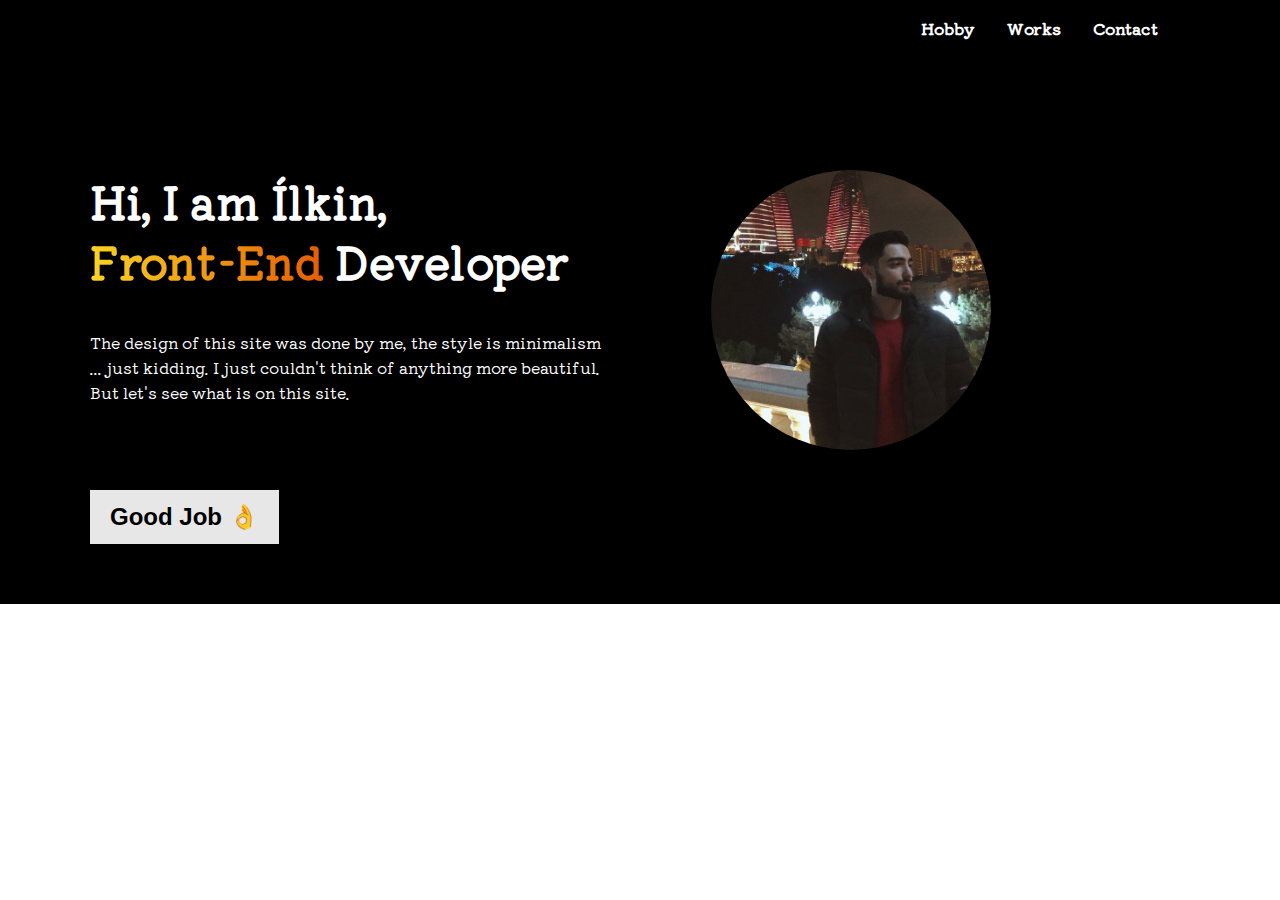
==== index.html @ 35bbeb6a "Update index.html" ====
<!DOCTYPE html>
<html lang="en">
  <head>
    <meta charset="UTF-8" />
    <meta http-equiv="X-UA-Compatible" content="IE=edge" />
    <!-- <meta name="viewport" content="width=device-width, initial-scale=1.0" /> -->
    <meta
      name="viewport"
      content="width=device-width, initial-scale=1.0, minimum-scale=1.0, maximum-scale=1.0"
    />

    <title>Document</title>
    <link rel="stylesheet" href="assets/css/style.css" />
    <link rel="preconnect" href="https://fonts.gstatic.com" />
    <link
      href="https://fonts.googleapis.com/css2?family=Kiwi+Maru:wght@300;400;500&display=swap"
      rel="stylesheet"
    />
  </head>
  <body>
    <header class="header">
      <div class="wrapper">
        <div class="container">
          <div class="heading clearfix">
            <nav class="nav clearfix">
              <ol>
                <li>
                  <a class="works_click" href="#hobby">Hobby</a>
                </li>
                <li>
                  <a href="">Works</a>
                </li>
                <li>
                  <a href="">Contact</a>
                </li>
              </ol>
            </nav>
            <div class="with-photo clearfix">
              <div class="heading-text">
                <p class="text-header">
                  Hi, I am Ílkin, <br />
                  <span class="rgb">Front-End</span> Developer
                </p>
                <p class="text-header-not-main">
                  The design of this site was done by me, the style is
                  minimalism ... just kidding. I just couldn't think of anything
                  more beautiful. But let's see what is on this site.
                </p>
              </div>
              <div class="photo">
                <img class="me-photo" src="/assets/img/me.jpg" />
              </div>
            </div>
            <!-- WITH PHOTO END -->
          </div>
          <div class="button">
            <button class="btn">Good Job <span class="like">👌</span></button>
          </div>
        </div>
      </div>
    </header>
    <!-- <section id="section-2" class="section-2">
      <div id="hobby" class="container">
        <p class="section-1-main-p">My hobby</p>
        <div class="hobby">
          <div class="photo-1">
            <img class="photo-1-img" src="assets/img/guitar.jpg" />
            <div class="main-1-text">
              <p class="p-1-main">Guitar</p>
              <p class="p-1">
                I know it's romantic , I've been playing guitar for a year
                now.It helps me to relax, and charm the girls of course.=D
              </p>
            </div>
          </div>
          <div class="photo-2">
            <div class="main-2-text">
              <p class="p-2-main">Programming</p>
              <p class="p-2">
                Of course, programming, without it, there would not be this site
                . I spent more than $ 1000 on this site ... Just kidding, I made
                it by drinking 1 bottle of beer and spending some of my time. =)
              </p>
            </div>
            <img class="photo-2-img" src="assets/img/programming.jpg" />
          </div>
          <div class="photo-3">
            <img class="photo-3-img" src="assets/img/club.jpg" />
            <div class="main-3-text">
              <p class="p-3-main">Fun</p>
              <p class="p-3">
                How can you do without fun ? I also believe that there is no
                way. Therefore, sometimes you need to rest in full.
              </p>
            </div>
          </div>
        </div>
      </div>
    </section> -->
    <script src="assets/js/index.js"></script>
  </body>
</html>
---- assets/css/style.css ----
body {
  margin: 0;
  padding: 0;
  font-family: "Kiwi Maru", Arial, serif;
}

body {
  height: 100%;
}
.wrapper {
  background: #000;
  /* min-width: 100vw; */
}

header {
  min-width: 100vw;
}

.button {
  padding-bottom: 60px;
}

header li,
header a,
header p {
  color: white !important;
}

h1,
h2,
h3,
h4,
h5,
h6,
p,
span {
  padding: 0;
  margin: 0;
}

div {
  box-sizing: border-box;
}

.container {
  max-width: 1100px;
  margin: 0 auto;
}

.nav {
  width: max-content;
  float: right;
}

.nav ol {
  list-style-type: none;
}

.nav a {
  text-decoration: none;
  color: rgba(17, 17, 17, 0.932);
  font-weight: bold;
}

.nav li {
  display: flex;
  float: left;
  margin-right: 32px;
}

.nav li a:hover {
  color: red !important;
  transition: 0.3s;
}

.text-header {
  font-size: 44px;
  line-height: 60px;
  font-weight: bold;
}

.text-header-not-main {
  margin-top: 40px;
  font-size: 16px;
  line-height: 25px;
}

.btn {
  color: black;
  padding: 13px 20px;
  background: rgb(231, 231, 231);
  border: none;
  font-size: 24px;
  margin-top: 40px;
  font-weight: bold;
  transition: 0.4s;
  background-size: 200%;
}

.btn:hover {
  background: rgb(255, 70, 70);
}

.with-photo {
  display: flex;
  padding-top: 170px;
}

.photo {
  overflow: hidden;
  flex: 0 0 280px;
  border-radius: 50%;
  height: 280px;
  position: relative;
  left: 110px;
}

.me-photo {
  max-width: 100%;
}

.hobby {
  margin-top: 100px;
}

.section-1-main-p {
  font-weight: bold;
  text-align: center;
  margin-bottom: 40px;
  font-size: 40px;
  margin-top: 80px;
}

.section-2 {
  margin-top: 100px;
}

.photo-1 {
  display: flex;
}

.p-1-main,
.p-2-main,
.p-3-main {
  font-size: 35px;
  margin-bottom: 30px;
}

.p-1 {
  color: #8a8a8a;
  font-size: 25px;
  width: 500px;
}

.main-1-text {
  margin-left: 50px;
}

.main-2-text {
  margin-right: 50px;
}

.photo-1-img {
  transition: 1s;
  width: 400px;
}

.photo-1-img,
.photo-3-img {
  margin-left: -50px;
}

.photo-2-img {
  margin-right: -50px;
}

.photo-1-img:hover,
.photo-2-img:hover,
.photo-3-img:hover {
  transform: scale(1.06);
}

.photo-2 {
  margin-top: 80px;
  display: flex;
}

.p-2,
.p-3 {
  font-size: 24px;
  color: #8a8a8a;
}

.photo-2-img {
  width: 500px;
  transition: 1s;
}

.photo-3 {
  margin-top: 100px;
  display: flex;
}

.photo-3-img {
  transition: 1s;
  width: 500px;
}

.main-3-text {
  margin-left: 80px;
}

.rgb {
  background: linear-gradient(to left, #e65c00, #f9d423);
  -webkit-background-clip: text;
  -webkit-text-fill-color: transparent;
}

@media (max-width: 1100px) {
  .heading-text,
  .button {
    padding-left: 30px;
  }
  .heading-text {
    display: flex;
    flex-direction: column;
    width: 603px;
  }
  .with-photo {
    width: fit-content;
    margin: 0 auto;
  }
  .container {
    max-width: 950px;
  }
  .photo {
    position: relative;
    left: 25%;
  }
  
}

@media (max-width: 902px) {
  .container {
    max-width: 750px;
  }

  .photo {
    overflow: hidden;
    flex: 0 0 220px;
    border-radius: 50%;
    height: 220px;
    width: 220px;
    position: unset;
  }

}

@media (max-width: 778px) {
  .with-photo {
    padding-top: 60px;
    width: fit-content;
    margin: 0 auto;
  }
  .container {
    max-width: 650px;
  }
  .heading-text {
    padding-right: 0;
  }

  .text-header {
    font-size: 33px;
    line-height: 40px;
  }
}

@media (max-width: 494px) {
  .container {
    width: 300px;
  }
  .with-photo {
    flex-direction: column-reverse;
    width: 300px;
    margin-right: 0;
  }
  .heading-text {
    text-align: center;
    padding-top: 30px;
    padding-left: 0;
  }
  .text-header {
    font-size: 37px;
  }
  .nav a {
    margin: 0 auto;
    font-size: 22px;
  }

  .photo {
    margin: 0 auto;
    position: unset;
  }
}
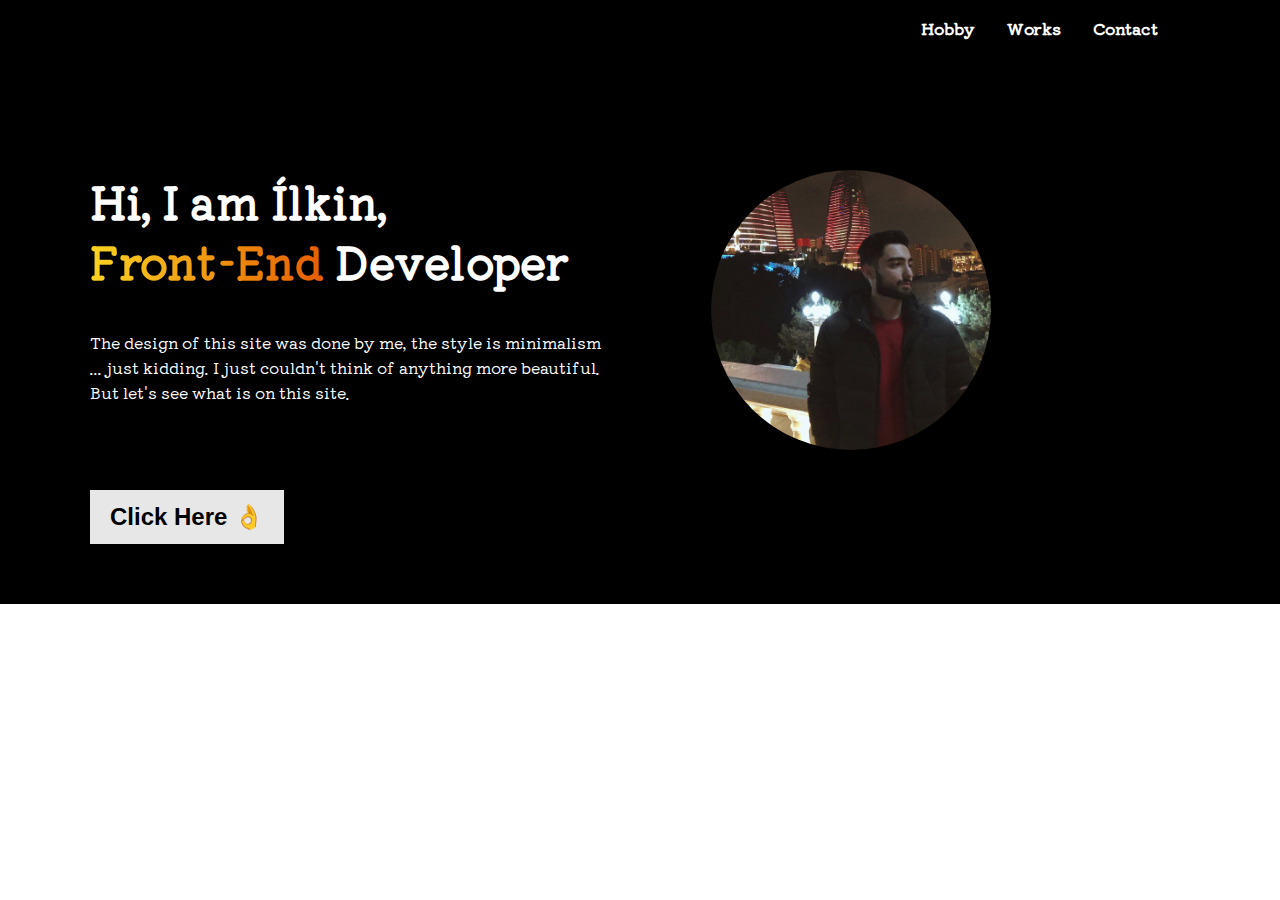
==== commit 6eb0731c: "Update index.html" ====
--- a/index.html
+++ b/index.html
@@ -54,7 +54,7 @@
             <!-- WITH PHOTO END -->
           </div>
           <div class="button">
-            <button class="btn">Good Job <span class="like">👌</span></button>
+            <button class="btn">Click Here <span class="like">👌</span></button>
           </div>
         </div>
       </div>
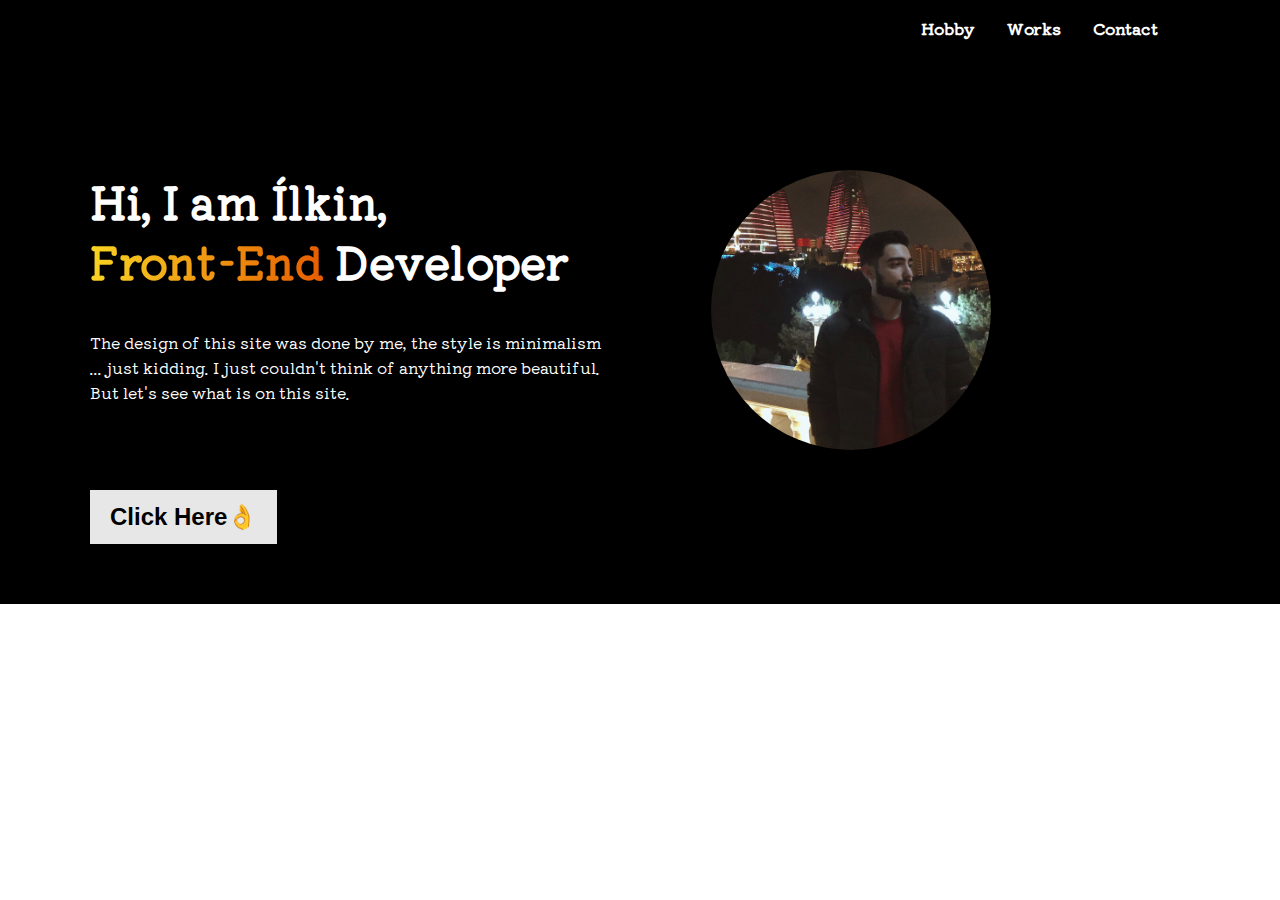
==== commit 720ac449: "Update index.html" ====
--- a/index.html
+++ b/index.html
@@ -9,11 +9,16 @@
       content="width=device-width, initial-scale=1.0, minimum-scale=1.0, maximum-scale=1.0"
     />
 
-    <title>Document</title>
+    <title>𝔖𝔗𝔘𝔛𝔫𝔢𝔱</title>
     <link rel="stylesheet" href="assets/css/style.css" />
     <link rel="preconnect" href="https://fonts.gstatic.com" />
     <link
       href="https://fonts.googleapis.com/css2?family=Kiwi+Maru:wght@300;400;500&display=swap"
+      rel="stylesheet"
+    />
+    <link rel="preconnect" href="https://fonts.gstatic.com" />
+    <link
+      href="https://fonts.googleapis.com/css2?family=Train+One&display=swap"
       rel="stylesheet"
     />
   </head>
@@ -22,6 +27,9 @@
       <div class="wrapper">
         <div class="container">
           <div class="heading clearfix">
+            <!-- <div class="logo">
+              <span>LOGO</span>
+            </div> -->
             <nav class="nav clearfix">
               <ol>
                 <li>
@@ -54,7 +62,7 @@
             <!-- WITH PHOTO END -->
           </div>
           <div class="button">
-            <button class="btn">Click Here <span class="like">👌</span></button>
+            <button class="btn">Click Here<span class="like">👌</span></button>
           </div>
         </div>
       </div>
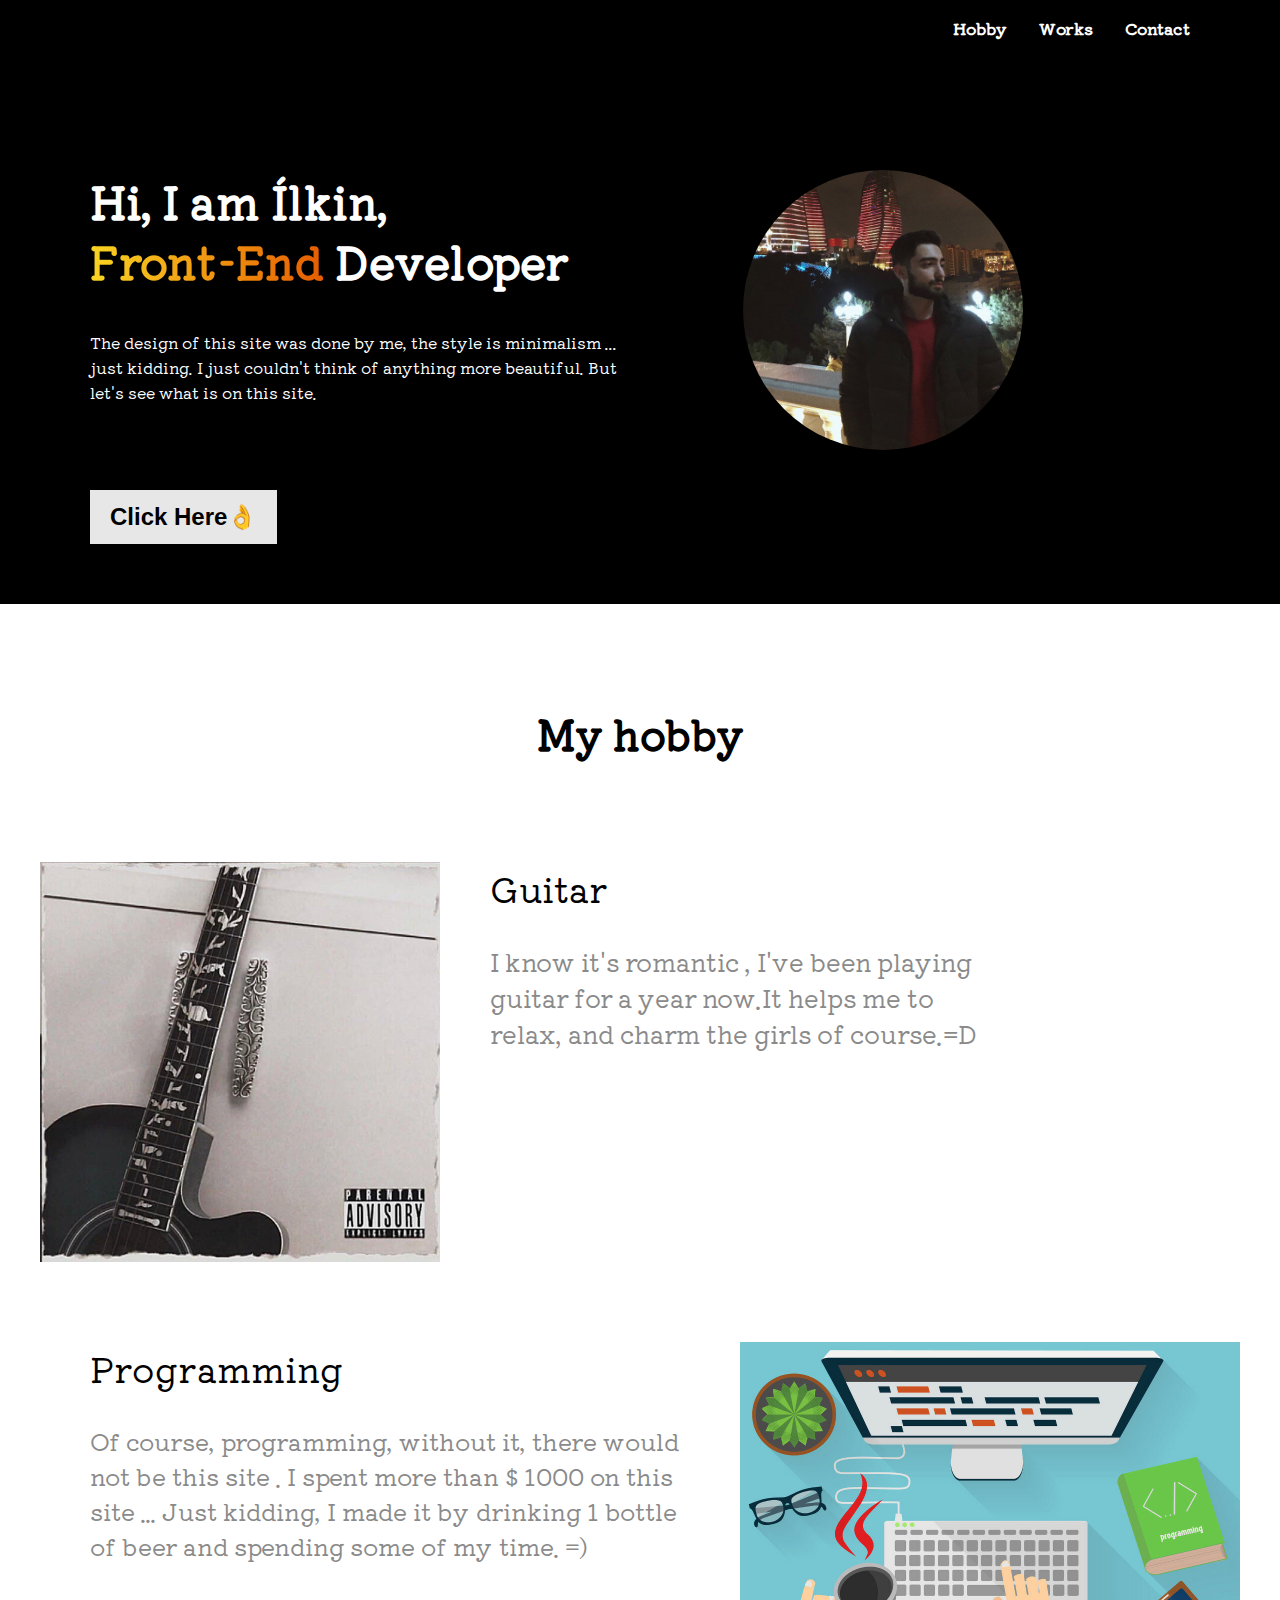
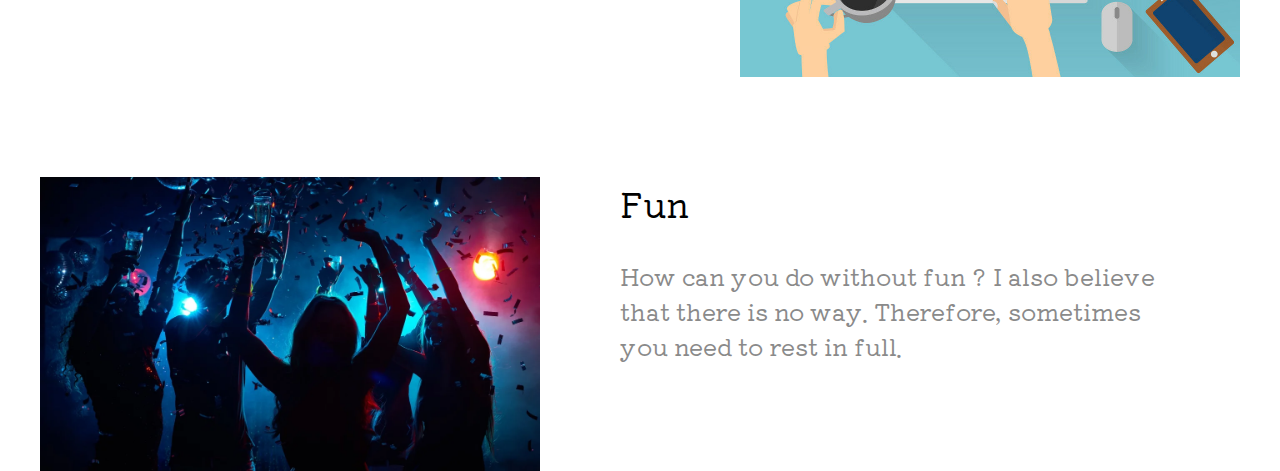
==== commit 9f6624fd: "Update index.html" ====
--- a/index.html
+++ b/index.html
@@ -67,7 +67,7 @@
         </div>
       </div>
     </header>
-    <!-- <section id="section-2" class="section-2">
+    <section id="section-2" class="section-2">
       <div id="hobby" class="container">
         <p class="section-1-main-p">My hobby</p>
         <div class="hobby">
@@ -104,7 +104,7 @@
           </div>
         </div>
       </div>
-    </section> -->
+    </section>
     <script src="assets/js/index.js"></script>
   </body>
 </html>
--- a/assets/css/style.css
+++ b/assets/css/style.css
@@ -2,10 +2,13 @@
   margin: 0;
   padding: 0;
   font-family: "Kiwi Maru", Arial, serif;
-}
-
-body {
   height: 100%;
+}
+
+html {
+  height: 100%;
+  margin: 0;
+  padding: 0;
 }
 .wrapper {
   background: #000;
@@ -14,10 +17,6 @@
 
 header {
   min-width: 100vw;
-}
-
-.button {
-  padding-bottom: 60px;
 }
 
 header li,
@@ -63,9 +62,13 @@
 }
 
 .nav li {
-  display: flex;
+  /* display: flex; */
   float: left;
   margin-right: 32px;
+}
+
+.nav li:last-child {
+  margin: 0;
 }
 
 .nav li a:hover {
@@ -94,11 +97,15 @@
   margin-top: 40px;
   font-weight: bold;
   transition: 0.4s;
-  background-size: 200%;
+  /* background-size: 200%; */
 }
 
 .btn:hover {
   background: rgb(255, 70, 70);
+}
+
+.button {
+  padding-bottom: 60px;
 }
 
 .with-photo {
@@ -224,7 +231,6 @@
   .heading-text {
     display: flex;
     flex-direction: column;
-    width: 603px;
   }
   .with-photo {
     width: fit-content;
@@ -237,7 +243,6 @@
     position: relative;
     left: 25%;
   }
-  
 }
 
 @media (max-width: 902px) {
@@ -253,7 +258,6 @@
     width: 220px;
     position: unset;
   }
-
 }
 
 @media (max-width: 778px) {
@@ -275,9 +279,15 @@
   }
 }
 
-@media (max-width: 494px) {
+@media (max-width: 660px) {
+  /* было 494 */
   .container {
     width: 300px;
+  }
+  .button {
+    display: flex;
+    justify-content: center;
+    padding-left: 0;
   }
   .with-photo {
     flex-direction: column-reverse;
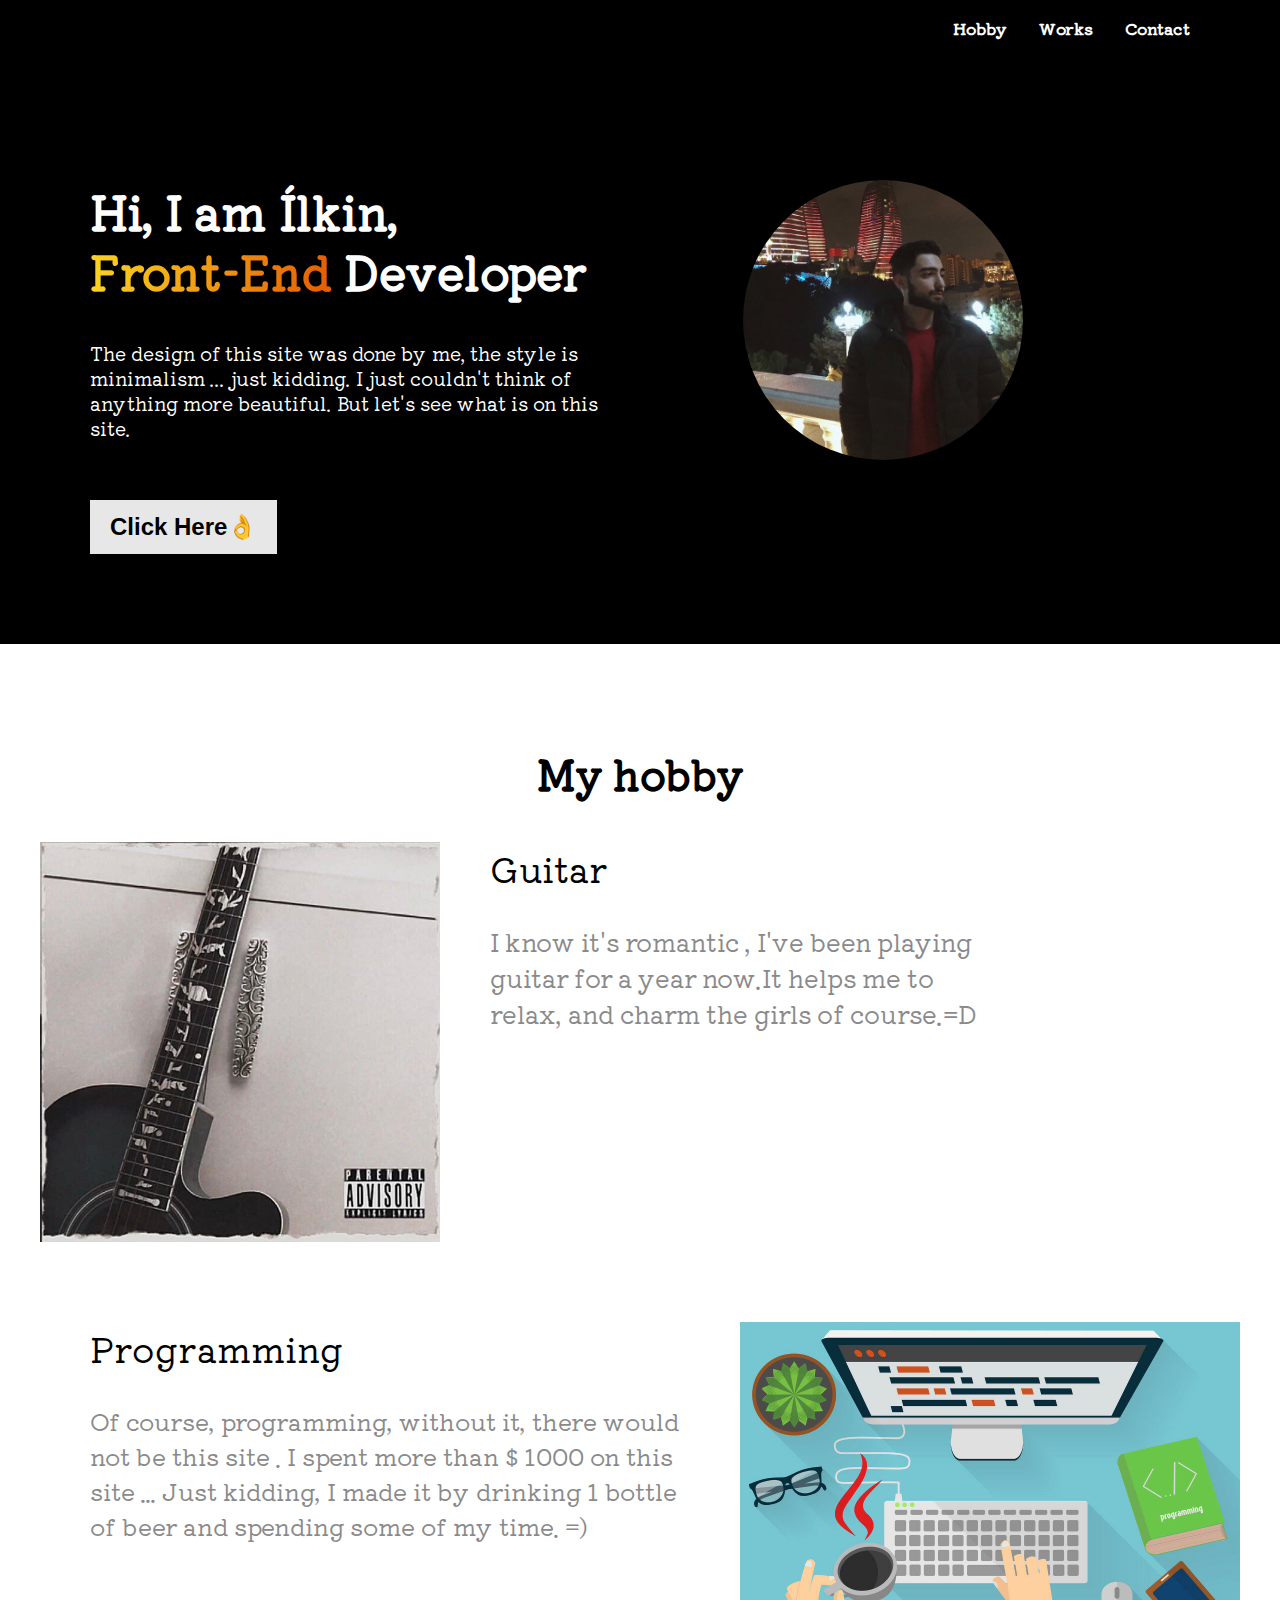
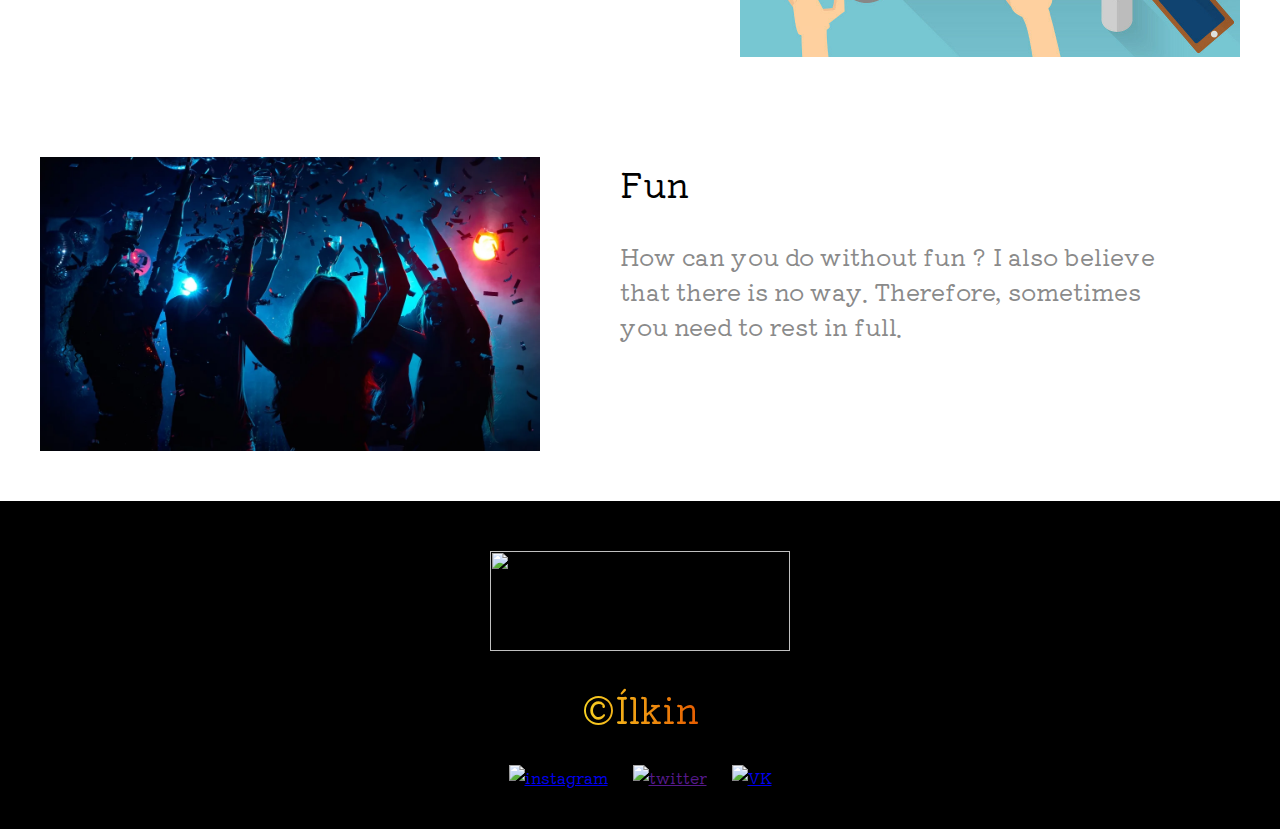
==== commit fa573a29: "Update index.html" ====
--- a/index.html
+++ b/index.html
@@ -105,6 +105,35 @@
         </div>
       </div>
     </section>
+    <footer class="footer" id="footer">
+      <div class="footer_wrapper">
+        <div class="container">
+          <div class="footer_content">
+            <div class="logo">
+              <img class="logo-photo" src="assets/img/logo.jpg" />
+              <p class="copyright rgb">©Ílkin</p>
+            </div>
+            <div class="social_networks">
+              <a href="https://www.instagram.com/jeff_1771/"
+                ><img
+                  class="instagram"
+                  src="assets/img/instagram.png"
+                  alt="instagram"
+              /></a>
+              <a id="twitter" href=""
+                ><img
+                  class="twitter"
+                  src="assets/img/twitter.png"
+                  alt="twitter"
+              /></a>
+              <a href="https://vk.com/jeff_1771">
+                <img src="assets/img/vk.png" alt="VK" />
+              </a>
+            </div>
+          </div>
+        </div>
+      </div>
+    </footer>
     <script src="assets/js/index.js"></script>
   </body>
 </html>
--- a/assets/css/style.css
+++ b/assets/css/style.css
@@ -3,12 +3,14 @@
   padding: 0;
   font-family: "Kiwi Maru", Arial, serif;
   height: 100%;
+  overflow-x: hidden;
 }
 
 html {
   height: 100%;
   margin: 0;
   padding: 0;
+  width: 100%;
 }
 .wrapper {
   background: #000;
@@ -77,14 +79,14 @@
 }
 
 .text-header {
-  font-size: 44px;
+  font-size: 46px;
   line-height: 60px;
   font-weight: bold;
 }
 
 .text-header-not-main {
   margin-top: 40px;
-  font-size: 16px;
+  font-size: 19px;
   line-height: 25px;
 }
 
@@ -105,12 +107,12 @@
 }
 
 .button {
-  padding-bottom: 60px;
+  padding-bottom: 90px;
 }
 
 .with-photo {
   display: flex;
-  padding-top: 170px;
+  padding-top: 180px;
 }
 
 .photo {
@@ -126,9 +128,7 @@
   max-width: 100%;
 }
 
-.hobby {
-  margin-top: 100px;
-}
+/* SECTION 2  */
 
 .section-1-main-p {
   font-weight: bold;
@@ -181,11 +181,49 @@
   margin-right: -50px;
 }
 
+/* HOVER EFFECTS */
+
 .photo-1-img:hover,
 .photo-2-img:hover,
-.photo-3-img:hover {
+.photo-3-img:hover,
+.logo-photo:hover  {
   transform: scale(1.06);
 }
+
+.me-photo:hover {
+  transform: scale(1.06);
+}
+.me-photo {
+  transition: 0.5s;
+}
+
+.nav li:hover {
+  transform: scale(1.2);
+}
+.nav li {
+  transition: 0.4s;
+}
+
+.social_networks img:hover {
+  transform: scale(1.2);
+}
+
+.social_networks img {
+  transition: 0.4s;
+}
+
+.logo-photo {
+  transition: 0.4s;
+}
+
+.copyright:hover {
+  transform: scale(1.2);
+}
+.copyright {
+  transition: 0.5s;
+}
+
+/* HOVER EFFECTS END */
 
 .photo-2 {
   margin-top: 80px;
@@ -223,7 +261,10 @@
   -webkit-text-fill-color: transparent;
 }
 
+/* MEDIA REQUIRES */
+
 @media (max-width: 1100px) {
+  /* section 1  */
   .heading-text,
   .button {
     padding-left: 30px;
@@ -243,11 +284,19 @@
     position: relative;
     left: 25%;
   }
+  /* section 2 */
+  .p-1 {
+    width: auto;
+  }
+  .photo-2-img {
+    width: 450px;
+    margin-right: 0;
+  }
 }
 
 @media (max-width: 902px) {
   .container {
-    max-width: 750px;
+    max-width: 759px;
   }
 
   .photo {
@@ -258,6 +307,41 @@
     width: 220px;
     position: unset;
   }
+  /* section 2 */
+  .photo-2-img {
+    width: 450px;
+    height: 400px;
+  }
+  .main-1-text,
+  .main-2-text,
+  .main-3-text {
+    margin-left: 30px;
+  }
+  .photo-3 {
+    margin-top: 60px;
+  }
+  .photo-3-img {
+    width: 400px;
+    height: 311px;
+  }
+  .photo-1-img,
+  .photo-3-img {
+    margin-left: 0;
+  }
+  .main-1-text,
+  .main-2-text,
+  .main-3-text {
+    margin-left: 20px;
+  }
+
+  #section-2 .container {
+    margin: 0;
+    margin-left: 20px;
+  }
+  .photo-2-img {
+    width: 427px;
+    height: 359px;
+  }
 }
 
 @media (max-width: 778px) {
@@ -277,7 +361,97 @@
     font-size: 33px;
     line-height: 40px;
   }
-}
+  /* section 2 */
+
+  /* .main-1-text,
+  .main-2-text,
+  .main-3-text {
+    margin-left: 30px;
+  }
+  .photo-3 {
+    margin-top: 60px;
+  }
+  .photo-3-img {
+    width: 400px;
+    height: 311px;
+  }
+  .photo-1-img,.photo-3-img {
+    margin-left: 0;
+  }
+  .main-1-text, .main-2-text, .main-3-text {
+    margin-left: 20px;
+  }
+
+  #section-2 .container {
+    margin: 0;
+    margin-left: 20px;
+  }
+  .photo-2-img {
+    width: 427px;
+    height: 359px;
+  } */
+  /* section 2 old end */
+
+  /* section 2 new start */
+  .photo-1,
+  .photo-3 {
+    flex-direction: column;
+    align-items: center;
+    text-align: center;
+  }
+  .photo-2 {
+    flex-direction: column-reverse;
+    align-items: center;
+    text-align: center;
+  }
+  #section-2 .container {
+    margin: 0 auto;
+  }
+  #section-2 {
+    margin-top: -32px;
+  }
+  .p-1-main,
+  .p-2-main,
+  .p-3-main {
+    margin-bottom: 20px;
+    margin-top: 10px;
+  }
+}
+
+@media (max-width: 550px) {
+  .photo-1-img {
+    width: 330px;
+  }
+  .photo-2-img {
+    width: 340px;
+    height: 303px;
+  }
+  .photo-3-img {
+    width: 333px;
+    height: 287px;
+  }
+  .main-1-text,
+  .main-2-text,
+  .main-3-text {
+    margin: 0;
+  }
+}
+
+@media (max-width: 350px) {
+  .photo-1-img {
+    width: 320px;
+  }
+  .photo-2-img {
+    width: 311px;
+    height: 302px;
+  }
+  .photo-3-img {
+    width: 313px;
+    height: 287px;
+  }
+}
+
+
 
 @media (max-width: 660px) {
   /* было 494 */
@@ -312,3 +486,56 @@
     position: unset;
   }
 }
+
+#section-2 {
+  padding-bottom: 50px;
+}
+
+.footer_wrapper {
+  padding-top: 50px;
+  background: #000;
+}
+
+.logo {
+  display: flex;
+  align-items: center;
+  flex-direction: column;
+}
+
+.logo img {
+  width: 300px;
+  overflow: hidden;
+  flex: 0 0 100px;
+  height: 100px;
+}
+.copyright {
+  font-size: 37px;
+  padding-top: 30px;
+}
+
+.social_networks img {
+  width: 60px;
+}
+
+.social_networks a {
+  margin-right: 25px;
+}
+
+.social_networks a:last-child {
+  margin-right: 0;
+}
+
+.social_networks {
+  display: flex;
+  justify-content: center;
+  margin-top: 30px;
+  padding-bottom: 40px;
+}
+
+
+@media (max-width:400px) {
+  .logo img {
+    width: 280px;
+    height: 100px;
+  }
+}
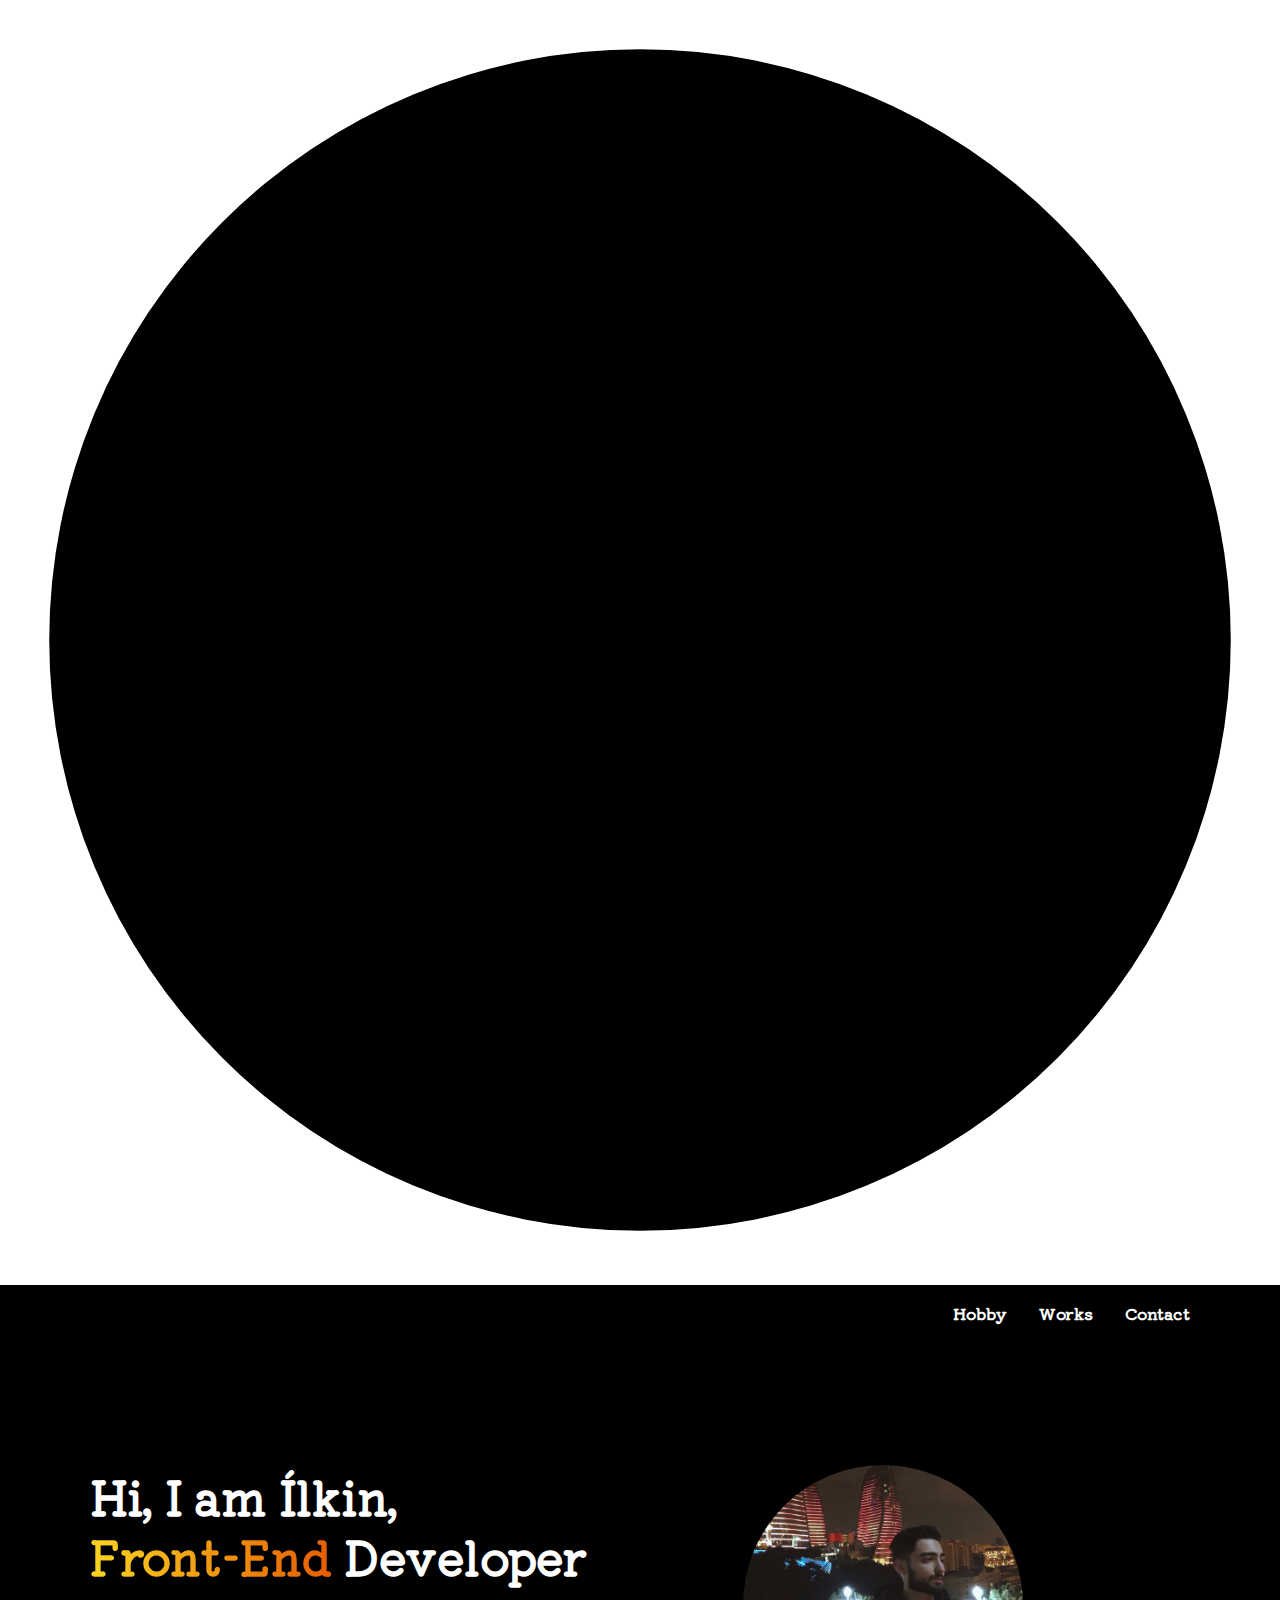
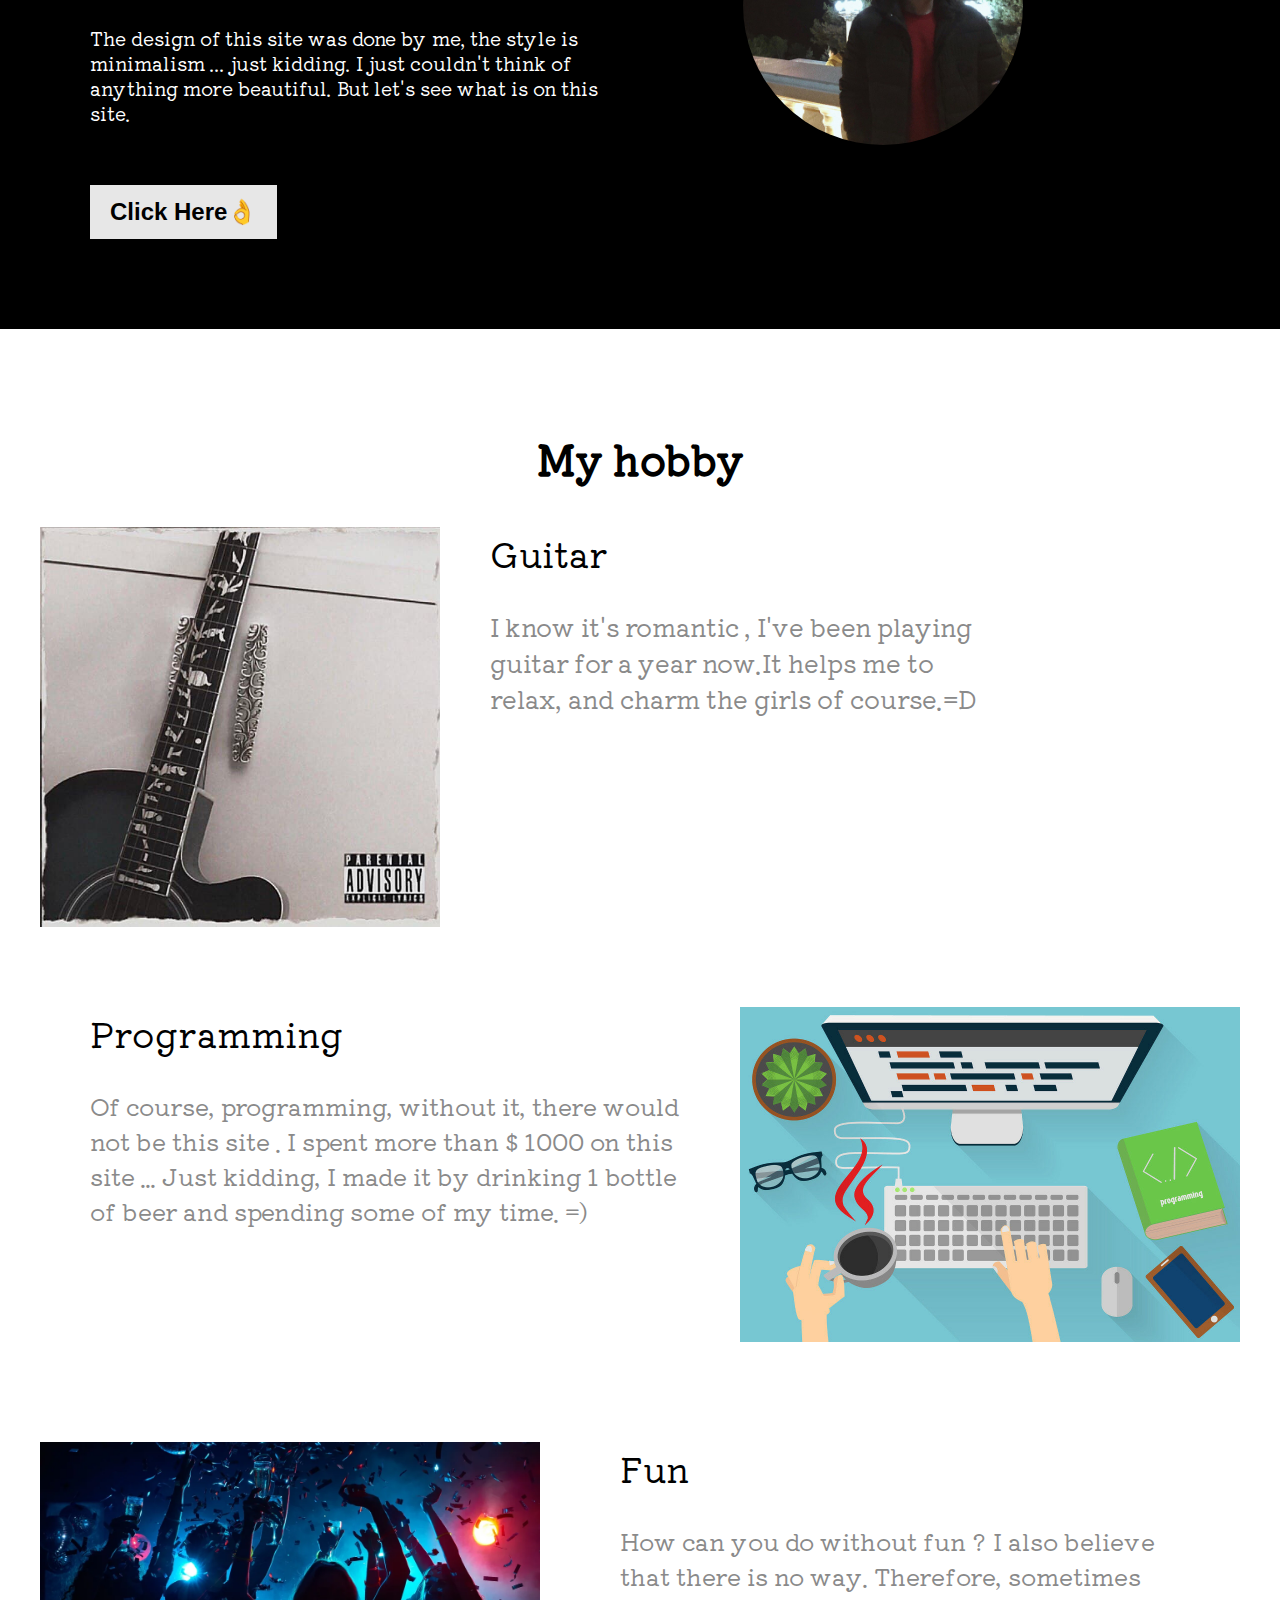
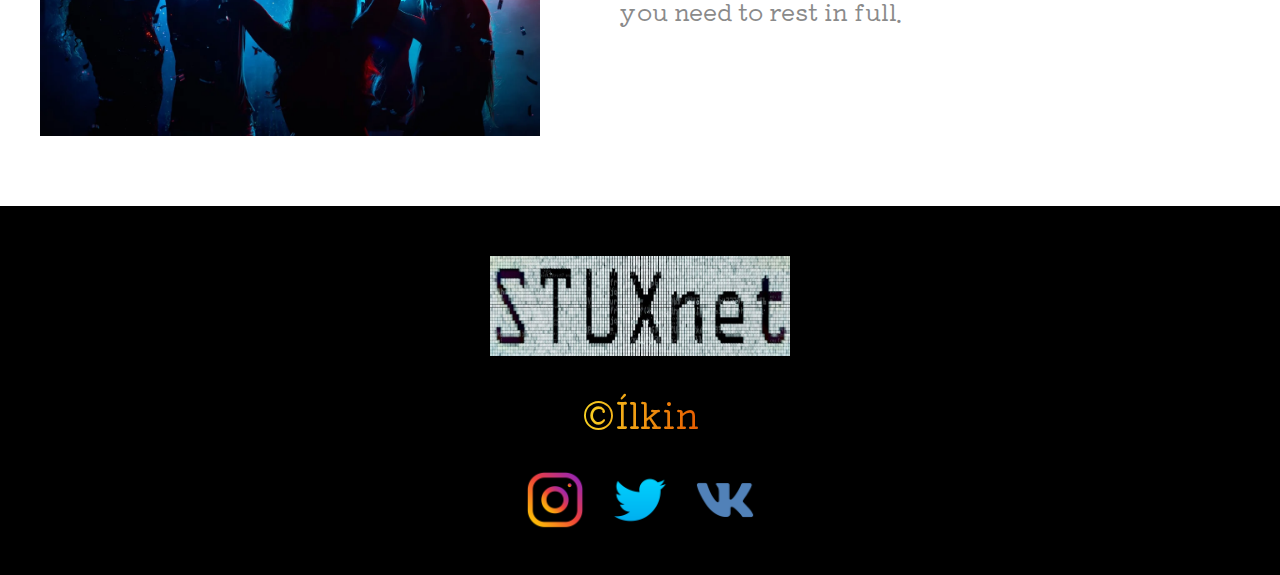
==== commit 627aed00: "Update index.html" ====
--- a/index.html
+++ b/index.html
@@ -24,6 +24,18 @@
   </head>
   <body>
     <header class="header">
+      <div class="scroll-up">
+        <svg class="scroll-up-svg" viewbox="-2 -2 52 52">
+          <path
+            class="scroll-up-svg-path"
+            d="
+				M24,0
+				a24,24 0 0,1 0 ,48
+				a24,24 0 0,1 0 ,-48
+			"
+          ></path>
+        </svg>
+      </div>
       <div class="wrapper">
         <div class="container">
           <div class="heading clearfix">
--- a/assets/css/style.css
+++ b/assets/css/style.css
@@ -190,13 +190,6 @@
   transform: scale(1.06);
 }
 
-.me-photo:hover {
-  transform: scale(1.06);
-}
-.me-photo {
-  transition: 0.5s;
-}
-
 .nav li:hover {
   transform: scale(1.2);
 }
@@ -488,7 +481,7 @@
 }
 
 #section-2 {
-  padding-bottom: 50px;
+  padding-bottom: 70px;
 }
 
 .footer_wrapper {
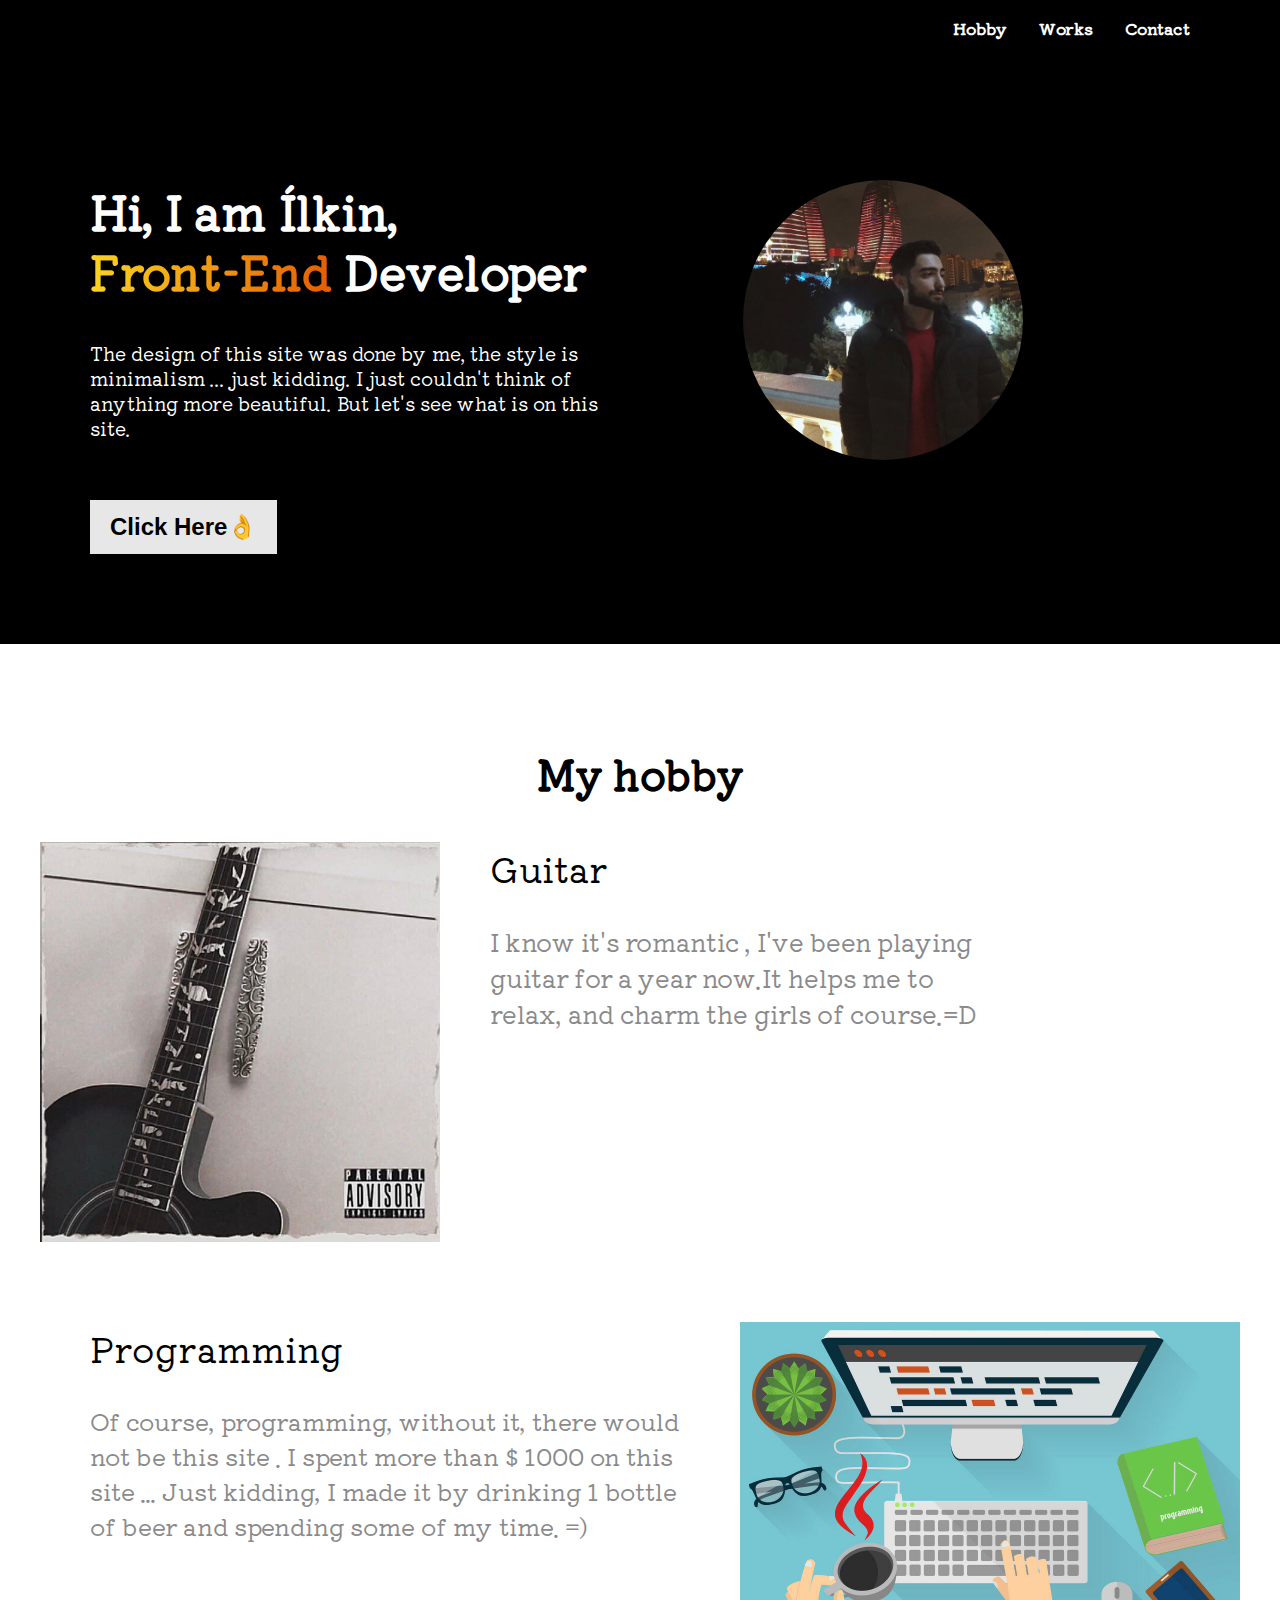
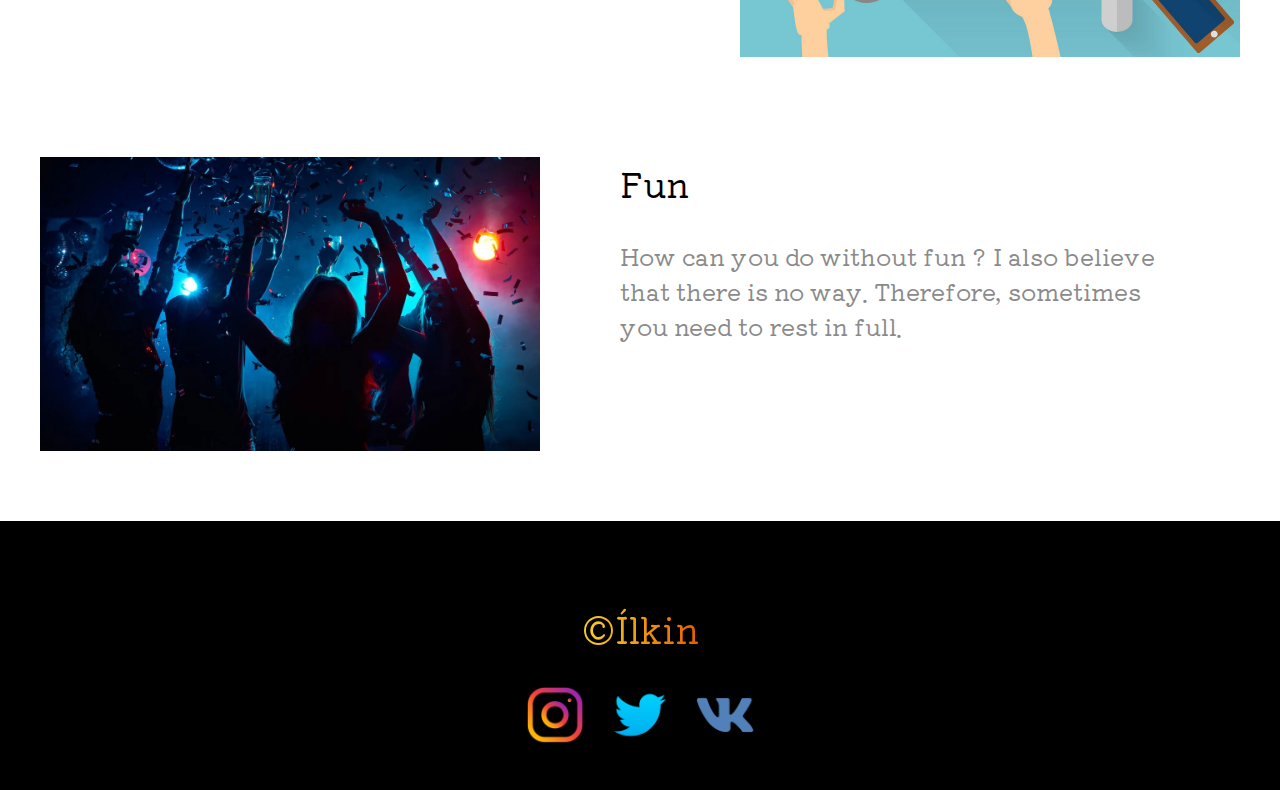
==== commit 514f3007: "Update index.html" ====
--- a/index.html
+++ b/index.html
@@ -122,7 +122,6 @@
         <div class="container">
           <div class="footer_content">
             <div class="logo">
-              <img class="logo-photo" src="assets/img/logo.jpg" />
               <p class="copyright rgb">©Ílkin</p>
             </div>
             <div class="social_networks">
--- a/assets/css/style.css
+++ b/assets/css/style.css
@@ -186,7 +186,7 @@
 .photo-1-img:hover,
 .photo-2-img:hover,
 .photo-3-img:hover,
-.logo-photo:hover  {
+.logo-photo:hover {
   transform: scale(1.06);
 }
 
@@ -338,6 +338,10 @@
 }
 
 @media (max-width: 778px) {
+  .scroll-up {
+    right: 30px !important;
+    bottom: 30px !important;
+  }
   .with-photo {
     padding-top: 60px;
     width: fit-content;
@@ -357,32 +361,32 @@
   /* section 2 */
 
   /* .main-1-text,
-  .main-2-text,
-  .main-3-text {
-    margin-left: 30px;
-  }
-  .photo-3 {
-    margin-top: 60px;
-  }
-  .photo-3-img {
-    width: 400px;
-    height: 311px;
-  }
-  .photo-1-img,.photo-3-img {
-    margin-left: 0;
-  }
-  .main-1-text, .main-2-text, .main-3-text {
-    margin-left: 20px;
-  }
-
-  #section-2 .container {
-    margin: 0;
-    margin-left: 20px;
-  }
-  .photo-2-img {
-    width: 427px;
-    height: 359px;
-  } */
+	.main-2-text,
+	.main-3-text {
+	  margin-left: 30px;
+	}
+	.photo-3 {
+	  margin-top: 60px;
+	}
+	.photo-3-img {
+	  width: 400px;
+	  height: 311px;
+	}
+	.photo-1-img,.photo-3-img {
+	  margin-left: 0;
+	}
+	.main-1-text, .main-2-text, .main-3-text {
+	  margin-left: 20px;
+	}
+  
+	#section-2 .container {
+	  margin: 0;
+	  margin-left: 20px;
+	}
+	.photo-2-img {
+	  width: 427px;
+	  height: 359px;
+	} */
   /* section 2 old end */
 
   /* section 2 new start */
@@ -444,8 +448,6 @@
   }
 }
 
-
-
 @media (max-width: 660px) {
   /* было 494 */
   .container {
@@ -525,10 +527,66 @@
   padding-bottom: 40px;
 }
 
-
-@media (max-width:400px) {
+@media (max-width: 400px) {
+  .scroll-up {
+    right: 20px !important;
+    bottom: 20px !important;
+    width: 45px !important;
+    height: 45px !important;
+    opacity: 0.78 !important;
+  }
   .logo img {
     width: 280px;
     height: 100px;
   }
 }
+
+/* SCROLL UP */
+
+.scroll-up {
+  position: fixed;
+  right: 50px;
+  bottom: 50px;
+  z-index: 1000;
+  width: 50px;
+  height: 50px;
+  color: grey;
+  cursor: pointer;
+  visibility: hidden;
+  border-radius: 50%;
+  box-shadow: inset 0 0 0 4px grey;
+  opacity: 0;
+  transition: 0.2s;
+  transform: translateY(25px);
+}
+
+.scroll-up::before {
+  position: absolute;
+  top: 0;
+  left: 0;
+  display: flex;
+  align-items: center;
+  justify-content: center;
+  width: 100%;
+  height: 100%;
+  font-size: 20px;
+  content: "↑";
+}
+
+.scroll-up:hover {
+  color: orange;
+}
+
+.scroll-up-active {
+  visibility: visible;
+  opacity: 1;
+  transform: translateY(0);
+}
+
+.scroll-up-svg-path {
+  box-sizing: border-box;
+  fill: none;
+  stroke: black;
+  stroke-width: 4px;
+  transition: 0.2s;
+}
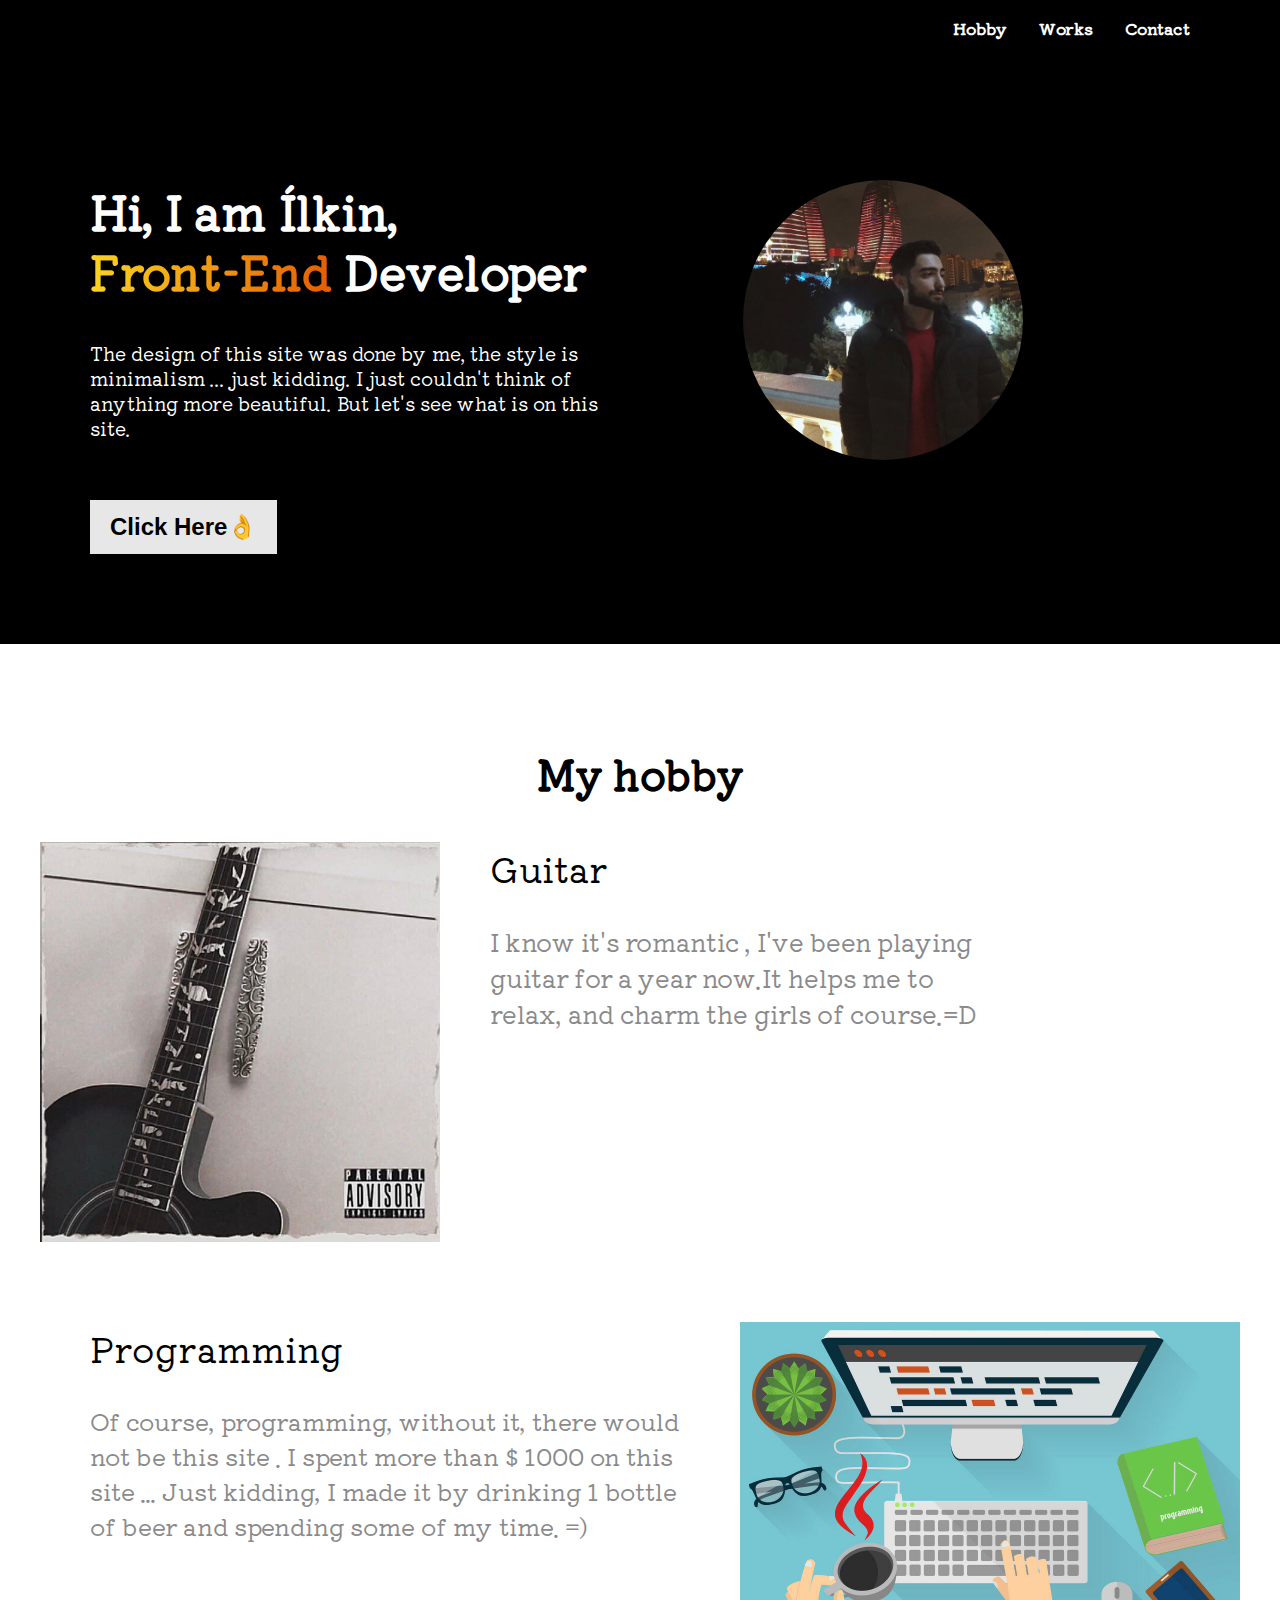
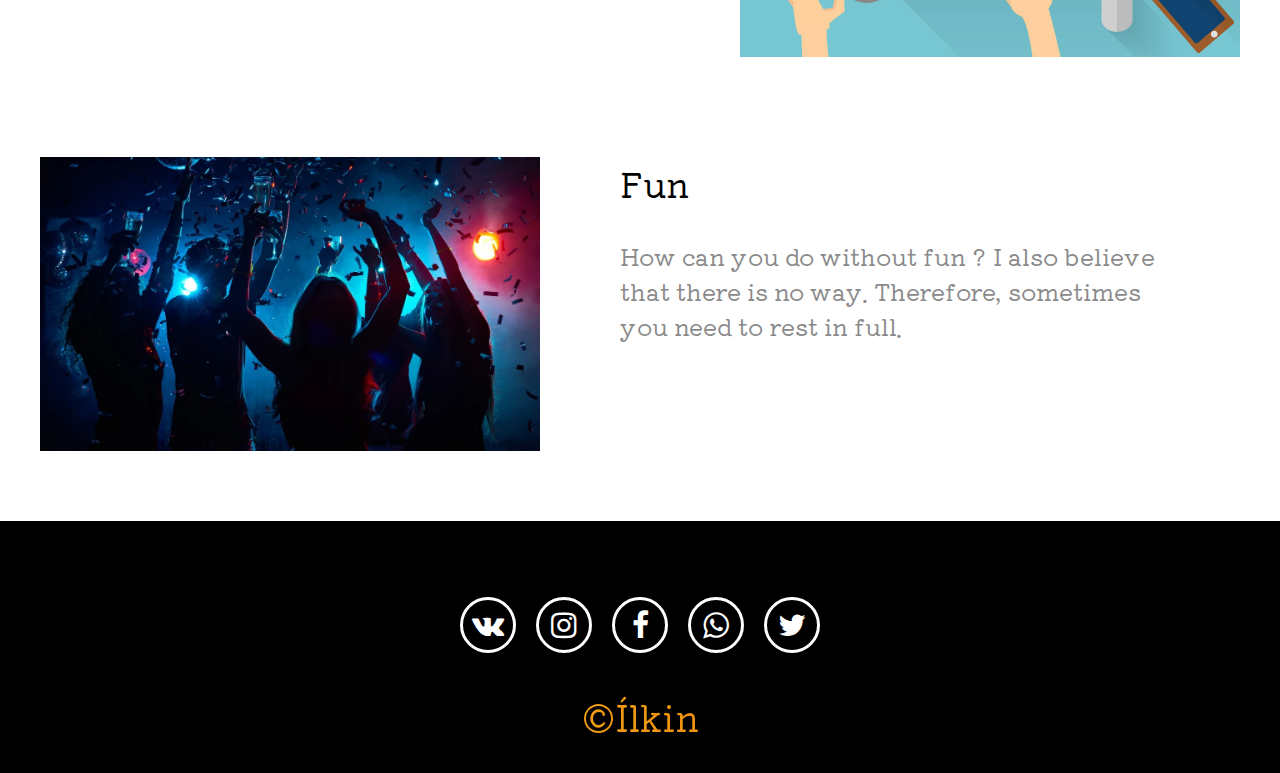
==== commit fe05458b: "new style" ====
--- a/index.html
+++ b/index.html
@@ -8,7 +8,10 @@
       name="viewport"
       content="width=device-width, initial-scale=1.0, minimum-scale=1.0, maximum-scale=1.0"
     />
-
+    <link
+      rel="stylesheet"
+      href="https://maxcdn.bootstrapcdn.com/font-awesome/4.7.0/css/font-awesome.min.css"
+    />
     <title>𝔖𝔗𝔘𝔛𝔫𝔢𝔱</title>
     <link rel="stylesheet" href="assets/css/style.css" />
     <link rel="preconnect" href="https://fonts.gstatic.com" />
@@ -39,9 +42,6 @@
       <div class="wrapper">
         <div class="container">
           <div class="heading clearfix">
-            <!-- <div class="logo">
-              <span>LOGO</span>
-            </div> -->
             <nav class="nav clearfix">
               <ol>
                 <li>
@@ -121,25 +121,30 @@
       <div class="footer_wrapper">
         <div class="container">
           <div class="footer_content">
+            <div class="social_networks">
+              <ul class="social">
+                <li class="social__item vk">
+                  <a href="https://vk.com/jeff_1771" class="fa fa-vk"></a>
+                </li>
+                <li class="social__item instagram">
+                  <a
+                    href="https://www.instagram.com/"
+                    class="fa fa-instagram"
+                  ></a>
+                </li>
+                <li class="social__item facebook">
+                  <a href="" class="fa fa-facebook"></a>
+                </li>
+                <li class="social__item whatsapp">
+                  <a href="" class="fa fa-whatsapp"></a>
+                </li>
+                <li class="social__item twitter">
+                  <a href="" class="fa fa-twitter"></a>
+                </li>
+              </ul>
+            </div>
             <div class="logo">
               <p class="copyright rgb">©Ílkin</p>
-            </div>
-            <div class="social_networks">
-              <a href="https://www.instagram.com/jeff_1771/"
-                ><img
-                  class="instagram"
-                  src="assets/img/instagram.png"
-                  alt="instagram"
-              /></a>
-              <a id="twitter" href=""
-                ><img
-                  class="twitter"
-                  src="assets/img/twitter.png"
-                  alt="twitter"
-              /></a>
-              <a href="https://vk.com/jeff_1771">
-                <img src="assets/img/vk.png" alt="VK" />
-              </a>
             </div>
           </div>
         </div>
--- a/assets/css/style.css
+++ b/assets/css/style.css
@@ -185,8 +185,7 @@
 
 .photo-1-img:hover,
 .photo-2-img:hover,
-.photo-3-img:hover,
-.logo-photo:hover {
+.photo-3-img:hover {
   transform: scale(1.06);
 }
 
@@ -194,18 +193,6 @@
   transform: scale(1.2);
 }
 .nav li {
-  transition: 0.4s;
-}
-
-.social_networks img:hover {
-  transform: scale(1.2);
-}
-
-.social_networks img {
-  transition: 0.4s;
-}
-
-.logo-photo {
   transition: 0.4s;
 }
 
@@ -492,52 +479,127 @@
 }
 
 .logo {
-  display: flex;
-  align-items: center;
-  flex-direction: column;
-}
-
-.logo img {
-  width: 300px;
-  overflow: hidden;
-  flex: 0 0 100px;
-  height: 100px;
-}
+  text-align: center;
+}
+
 .copyright {
   font-size: 37px;
-  padding-top: 30px;
-}
-
-.social_networks img {
-  width: 60px;
-}
-
-.social_networks a {
-  margin-right: 25px;
-}
-
-.social_networks a:last-child {
-  margin-right: 0;
-}
+  padding-top: 20px;
+  padding-bottom: 30px;
+}
+
+/* SOCIAL */
 
 .social_networks {
   display: flex;
   justify-content: center;
-  margin-top: 30px;
-  padding-bottom: 40px;
-}
+  margin-top: 10px;
+}
+.social {
+  padding-left: 0;
+  list-style-type: none;
+  display: flex;
+  justify-content: center;
+}
+
+.social a {
+  text-decoration: none;
+  color: white;
+}
+
+.social li {
+  color: white;
+  border: 3px solid white;
+  border-radius: 50%;
+  width: 50px;
+  height: 50px;
+  font-size: 30px;
+  margin-right: 20px;
+  display: flex;
+  justify-content: center;
+  align-items: center;
+}
+
+.social li:nth-last-child(1) {
+  margin-right: 0 !important;
+}
+
+/* VK */
+
+.vk:hover {
+  border: 3px solid blue;
+  transition: 0.3s;
+  box-shadow: 0 0 25px blue;
+}
+.vk:hover .fa-vk {
+  color: blue;
+  text-shadow: 0 0 3px blue;
+}
+
+/* WHATSAPP */
+
+.whatsapp:hover {
+  border: 3px solid green;
+  transition: 0.3s;
+  box-shadow: 0 0 25px green;
+}
+.whatsapp:hover .fa-whatsapp {
+  color: green;
+  text-shadow: 0 0 3px green;
+}
+
+/* INSTAGRAM */
+
+.instagram:hover {
+  border: 3px solid red;
+  transition: 0.3s;
+  box-shadow: 0 0 25px red;
+}
+.instagram:hover .fa-instagram {
+  color: red;
+  text-shadow: 0 0 3px rgb(247, 52, 52);
+}
+
+/* FACEBOOK */
+
+.facebook:hover {
+  border: 3px solid #3b5998;
+  transition: 0.3s;
+  box-shadow: 0 0 25px #3b5998;
+}
+.facebook:hover .fa-facebook {
+  color: #3b5998;
+  text-shadow: 0 0 3px #3b5998;
+}
+
+/* TWITTER */
+
+.twitter:hover {
+  border: 3px solid #00acee;
+  transition: 0.3s;
+  box-shadow: 0 0 25px #00acee;
+}
+.twitter:hover .fa-twitter {
+  color: #00acee;
+  text-shadow: 0 0 3px #00acee;
+}
+
+/* END */
 
 @media (max-width: 400px) {
+  .social li {
+    width: 44px;
+    height: 44px;
+    font-size: 25px;
+    margin-right: 14px;
+  }
+
   .scroll-up {
     right: 20px !important;
     bottom: 20px !important;
     width: 45px !important;
     height: 45px !important;
     opacity: 0.78 !important;
-  }
-  .logo img {
-    width: 280px;
-    height: 100px;
   }
 }
 
@@ -550,14 +612,15 @@
   z-index: 1000;
   width: 50px;
   height: 50px;
-  color: grey;
+  color: red;
   cursor: pointer;
   visibility: hidden;
   border-radius: 50%;
-  box-shadow: inset 0 0 0 4px grey;
+  box-shadow: inset 0 0 0 4px rgb(153, 152, 152);
   opacity: 0;
   transition: 0.2s;
   transform: translateY(25px);
+  -webkit-overflow-scrolling: touch;
 }
 
 .scroll-up::before {
@@ -586,7 +649,7 @@
 .scroll-up-svg-path {
   box-sizing: border-box;
   fill: none;
-  stroke: black;
+  stroke: red;
   stroke-width: 4px;
   transition: 0.2s;
 }
